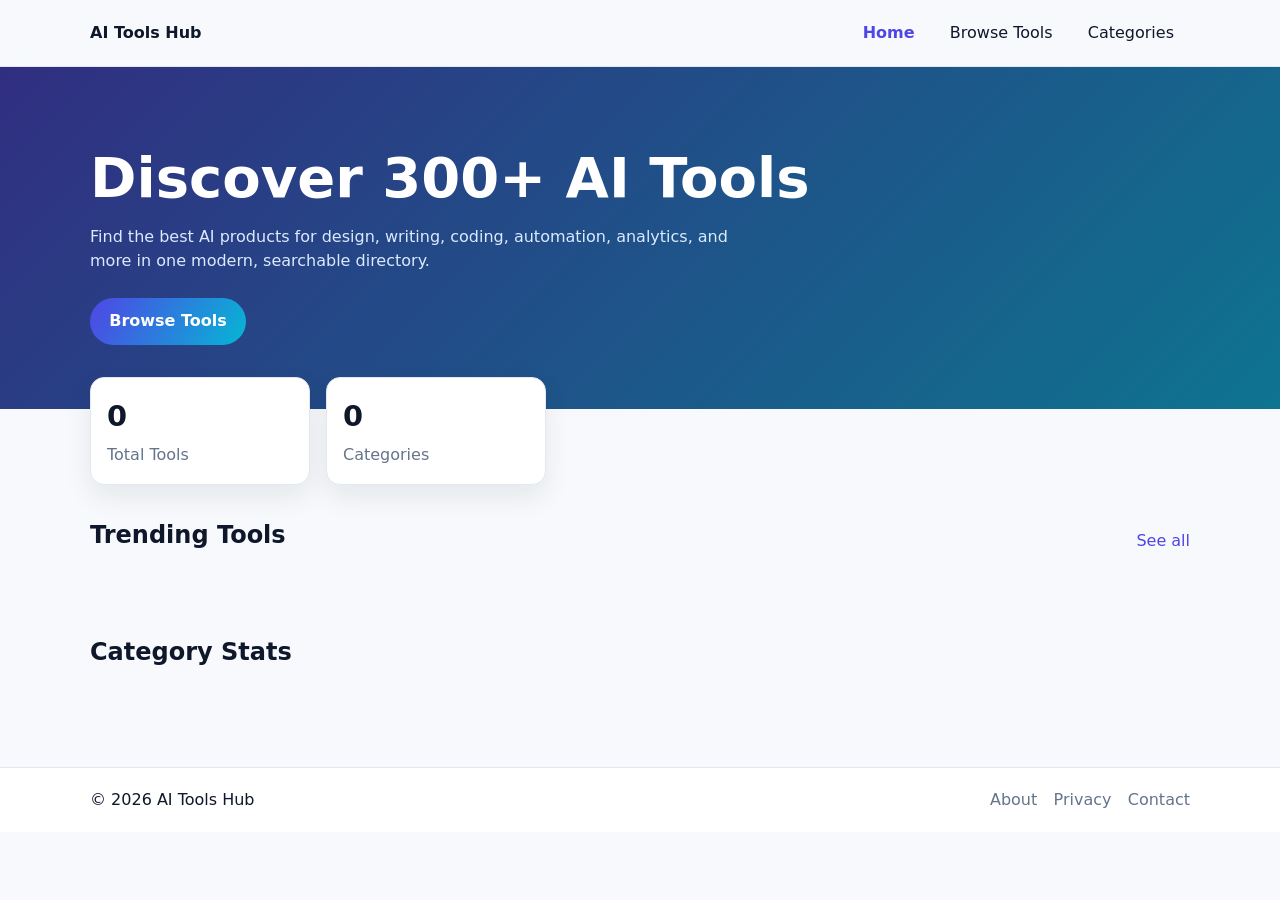
==== index.html @ 4200067c "Build SEO-optimized static AI tools directory experience" ====
<!DOCTYPE html>
<html lang="en">
<head>
  <meta charset="UTF-8" />
  <meta name="viewport" content="width=device-width, initial-scale=1.0" />
  <title>AI Tools Directory | Discover 300+ AI Tools</title>
  <meta name="description" content="Discover 300+ curated AI tools across categories. Explore trending platforms, compare categories, and find the best AI software for your workflow." />
  <meta property="og:title" content="AI Tools Directory | Discover 300+ AI Tools" />
  <meta property="og:description" content="Explore trending and categorized AI tools in a fast, SEO-friendly directory." />
  <meta property="og:type" content="website" />
  <meta property="og:url" content="/" />
  <link rel="stylesheet" href="style.css" />
</head>
<body data-page="index">
  <div class="scroll-progress" id="scrollProgress" aria-hidden="true"></div>

  <header class="site-header">
    <div class="container nav-wrap">
      <a href="index.html" class="logo">AI Tools Hub</a>
      <button class="menu-toggle" id="menuToggle" aria-label="Toggle menu" aria-expanded="false">☰</button>
      <nav class="main-nav" id="mainNav" aria-label="Main Navigation">
        <a href="index.html" class="active">Home</a>
        <a href="list.html">Browse Tools</a>
        <a href="#categories">Categories</a>
      </nav>
    </div>
  </header>

  <main>
    <section class="hero">
      <div class="container hero-content">
        <h1>Discover 300+ AI Tools</h1>
        <p>Find the best AI products for design, writing, coding, automation, analytics, and more in one modern, searchable directory.</p>
        <a href="list.html" class="btn btn-primary">Browse Tools</a>
      </div>
    </section>

    <section class="stats container" aria-label="Directory summary">
      <div class="stat-card">
        <h2 id="totalTools">0</h2>
        <p>Total Tools</p>
      </div>
      <div class="stat-card">
        <h2 id="totalCategories">0</h2>
        <p>Categories</p>
      </div>
    </section>

    <section class="container section">
      <div class="section-head">
        <h2>Trending Tools</h2>
        <a href="list.html" class="text-link">See all</a>
      </div>
      <div class="grid" id="trendingGrid" aria-live="polite"></div>
    </section>

    <section class="container section" id="categories">
      <div class="section-head">
        <h2>Category Stats</h2>
      </div>
      <div class="category-stats" id="categoryStats"></div>
    </section>
  </main>

  <footer class="site-footer">
    <div class="container footer-wrap">
      <p>© <span id="year"></span> AI Tools Hub</p>
      <nav aria-label="Footer links">
        <a href="#">About</a>
        <a href="#">Privacy</a>
        <a href="#">Contact</a>
      </nav>
    </div>
  </footer>

  <script src="tools.js"></script>
  <script src="script.js"></script>
</body>
</html>
---- style.css ----
:root {
  --bg: #f7f9fc;
  --surface: #ffffff;
  --text: #0f172a;
  --muted: #64748b;
  --primary: #4f46e5;
  --primary2: #06b6d4;
  --border: #e2e8f0;
  --shadow: 0 12px 28px rgba(15, 23, 42, 0.08);
  --radius: 14px;
}

* { box-sizing: border-box; }
html { scroll-behavior: smooth; }
body {
  margin: 0;
  font-family: Inter, system-ui, -apple-system, Segoe UI, Roboto, sans-serif;
  color: var(--text);
  background: var(--bg);
  line-height: 1.55;
}

.container { width: min(1100px, calc(100% - 2rem)); margin-inline: auto; }
.section { padding: 2rem 0; }
.hidden { display: none !important; }
.sr-only {
  position: absolute;
  width: 1px;
  height: 1px;
  padding: 0;
  margin: -1px;
  overflow: hidden;
  clip: rect(0, 0, 0, 0);
  border: 0;
}

.scroll-progress {
  position: fixed;
  inset: 0 auto auto 0;
  height: 3px;
  width: 0%;
  background: linear-gradient(90deg, var(--primary), var(--primary2));
  z-index: 1200;
}

.site-header {
  position: sticky;
  top: 0;
  backdrop-filter: blur(8px);
  background: rgba(247, 249, 252, 0.85);
  border-bottom: 1px solid var(--border);
  z-index: 1000;
}

.nav-wrap {
  min-height: 66px;
  display: flex;
  align-items: center;
  justify-content: space-between;
  gap: 1rem;
}
.logo { font-weight: 800; color: var(--text); text-decoration: none; }
.menu-toggle {
  display: inline-flex;
  border: 1px solid var(--border);
  border-radius: 10px;
  background: var(--surface);
  padding: 0.45rem 0.65rem;
}
.main-nav {
  position: absolute;
  top: 66px;
  left: 0;
  right: 0;
  background: var(--surface);
  border-bottom: 1px solid var(--border);
  display: none;
  flex-direction: column;
}
.main-nav.open { display: flex; }
.main-nav a {
  text-decoration: none;
  color: var(--text);
  padding: 0.85rem 1rem;
}
.main-nav a.active { color: var(--primary); font-weight: 700; }

.hero {
  background: linear-gradient(135deg, #312e81, #0e7490);
  color: #fff;
  padding: 5rem 0 4rem;
}
.hero h1 { font-size: clamp(2rem, 6vw, 3.5rem); line-height: 1.1; margin: 0; }
.hero p { margin: 1rem 0 1.5rem; max-width: 640px; color: #dbeafe; }

.btn {
  border: 0;
  border-radius: 999px;
  text-decoration: none;
  padding: 0.7rem 1.2rem;
  font-weight: 600;
  display: inline-flex;
  gap: 0.4rem;
  align-items: center;
  cursor: pointer;
}
.btn-primary { background: linear-gradient(120deg, var(--primary), var(--primary2)); color: #fff; }
.btn-secondary { background: var(--surface); color: var(--text); border: 1px solid var(--border); }

.stats {
  margin-top: -2rem;
  display: grid;
  gap: 1rem;
  grid-template-columns: repeat(2, minmax(0, 1fr));
}
.stat-card {
  background: var(--surface);
  border: 1px solid var(--border);
  border-radius: var(--radius);
  padding: 1rem;
  box-shadow: var(--shadow);
}
.stat-card h2 { margin: 0; font-size: 1.8rem; }
.stat-card p { margin: 0.25rem 0 0; color: var(--muted); }

.section-head {
  display: flex;
  justify-content: space-between;
  align-items: end;
  gap: 1rem;
  margin-bottom: 1rem;
}
.section-head h1,
.section-head h2 { margin: 0; }
.text-link { color: var(--primary); text-decoration: none; }
.muted { color: var(--muted); margin: 0.2rem 0 0; }

.grid {
  display: grid;
  gap: 1rem;
  grid-template-columns: repeat(auto-fill, minmax(250px, 1fr));
}

.tool-card {
  background: var(--surface);
  border-radius: var(--radius);
  border: 1px solid var(--border);
  padding: 1rem;
  display: flex;
  flex-direction: column;
  gap: 0.8rem;
  transition: transform .2s ease, box-shadow .2s ease;
}
.tool-card:hover {
  transform: translateY(-4px);
  box-shadow: var(--shadow);
}
.tool-card h3 { margin: 0; font-size: 1.05rem; }
.description-2 {
  margin: 0;
  color: var(--muted);
  display: -webkit-box;
  -webkit-line-clamp: 2;
  -webkit-box-orient: vertical;
  overflow: hidden;
}
.badge {
  align-self: start;
  background: #e0e7ff;
  color: #3730a3;
  border-radius: 999px;
  padding: 0.2rem 0.65rem;
  font-size: 0.8rem;
  font-weight: 600;
}
.card-actions { display: flex; gap: 0.5rem; flex-wrap: wrap; margin-top: auto; }

.category-stats { display: grid; gap: 0.75rem; grid-template-columns: repeat(auto-fill, minmax(170px, 1fr)); }
.category-pill {
  background: var(--surface);
  border: 1px solid var(--border);
  border-radius: 999px;
  padding: 0.5rem 0.8rem;
  display: flex;
  justify-content: space-between;
}

.filters {
  display: grid;
  gap: 0.75rem;
  grid-template-columns: 1fr;
  margin: 1rem 0;
}
input, select {
  width: 100%;
  border: 1px solid var(--border);
  border-radius: 10px;
  padding: 0.75rem 0.85rem;
  font: inherit;
  background: var(--surface);
}

.empty-state,
.not-found {
  background: var(--surface);
  border: 1px dashed var(--border);
  border-radius: var(--radius);
  padding: 2rem;
  text-align: center;
}
.load-more-wrap { text-align: center; margin-top: 1rem; }

.breadcrumb { font-size: 0.95rem; margin-bottom: 1rem; color: var(--muted); }
.breadcrumb a { color: var(--primary); text-decoration: none; }
.tool-article {
  background: var(--surface);
  border: 1px solid var(--border);
  border-radius: var(--radius);
  padding: 1.25rem;
}
.tool-article h1 { margin-top: 0; }
.tool-nav { display: flex; flex-wrap: wrap; gap: 0.5rem; margin-top: 1rem; }
.scroll-top {
  position: fixed;
  right: 1rem;
  bottom: 1rem;
  width: 42px;
  height: 42px;
  border-radius: 50%;
  border: 0;
  background: var(--primary);
  color: white;
}

.site-footer {
  border-top: 1px solid var(--border);
  background: var(--surface);
  margin-top: 3rem;
}
.footer-wrap {
  min-height: 64px;
  display: flex;
  justify-content: space-between;
  align-items: center;
  gap: 1rem;
  flex-wrap: wrap;
}
.footer-wrap a { color: var(--muted); text-decoration: none; margin-left: 0.7rem; }

@media (min-width: 760px) {
  .menu-toggle { display: none; }
  .main-nav {
    position: static;
    display: flex !important;
    flex-direction: row;
    border: 0;
    background: transparent;
    gap: 0.2rem;
  }
  .main-nav a { border-radius: 10px; }
  .main-nav a:hover { background: #eef2ff; }
  .filters { grid-template-columns: 2fr 1fr; }
  .stats { grid-template-columns: repeat(2, 220px); }
}
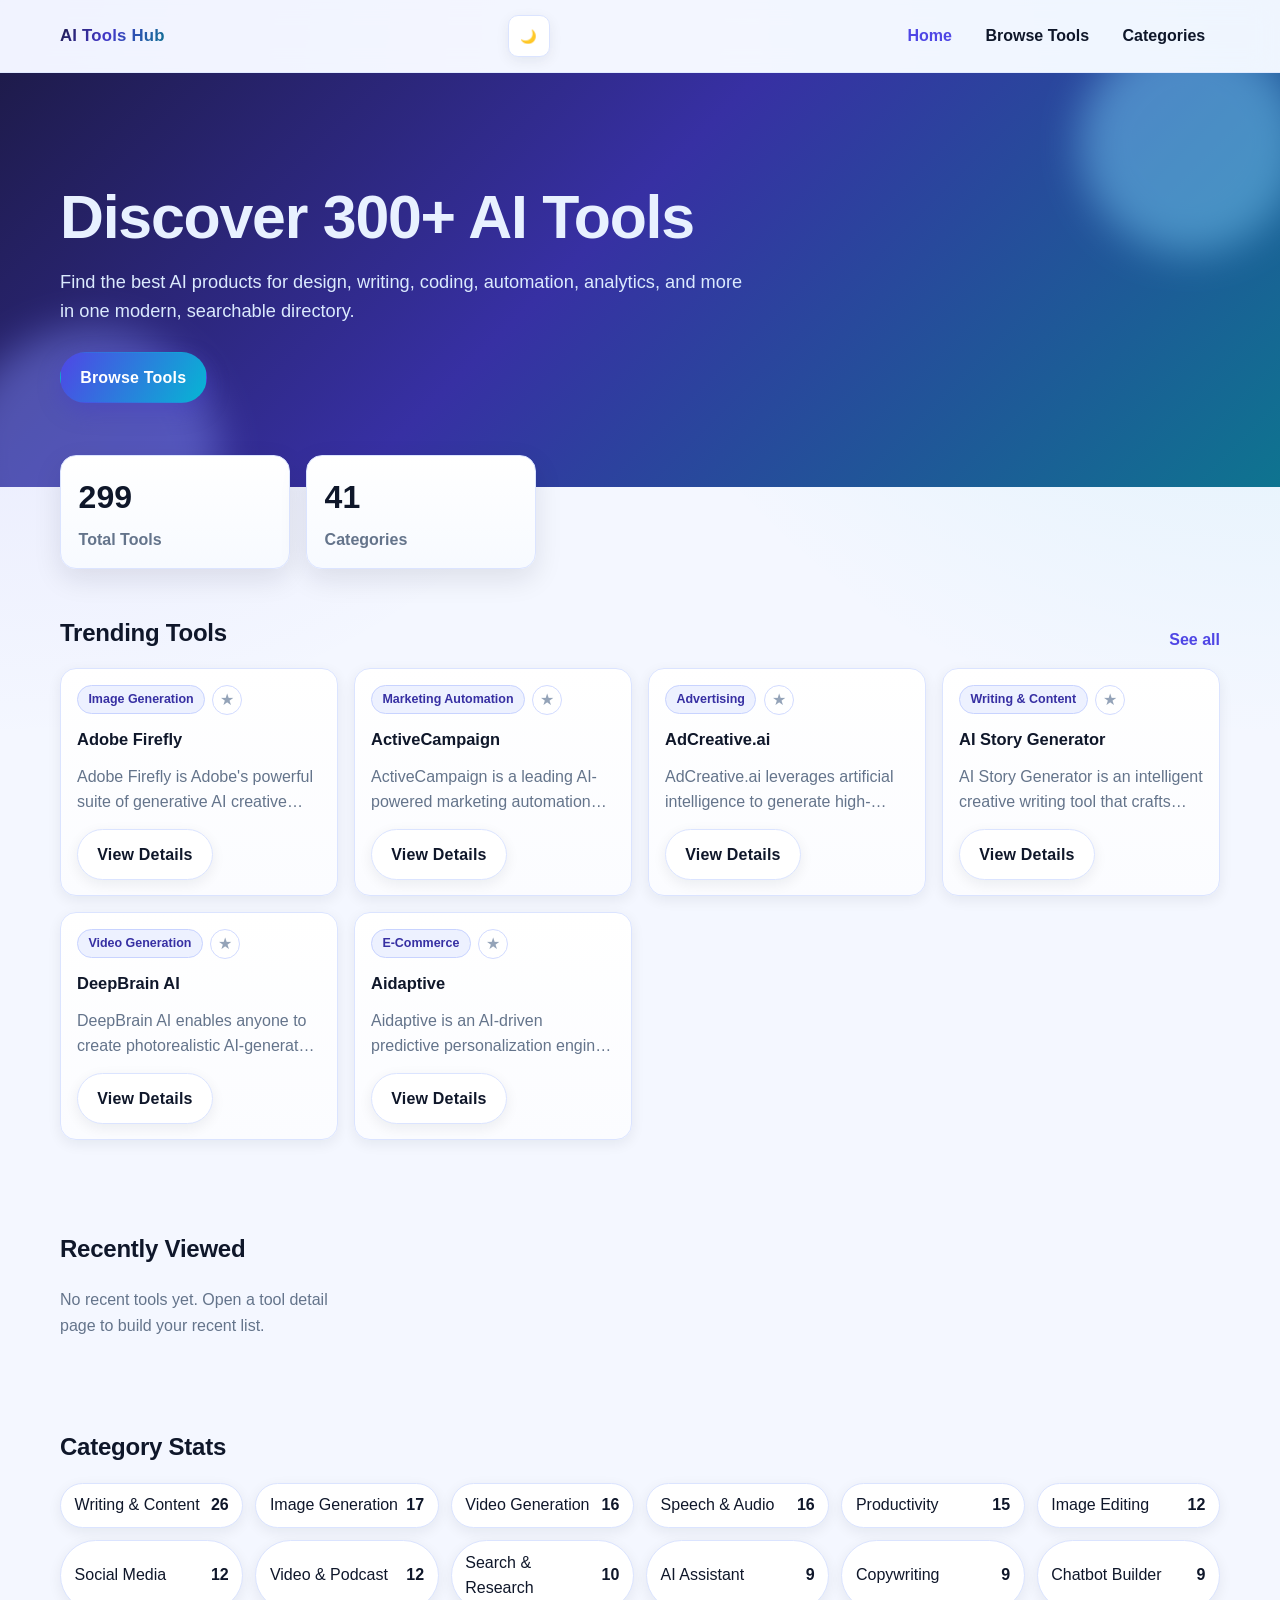
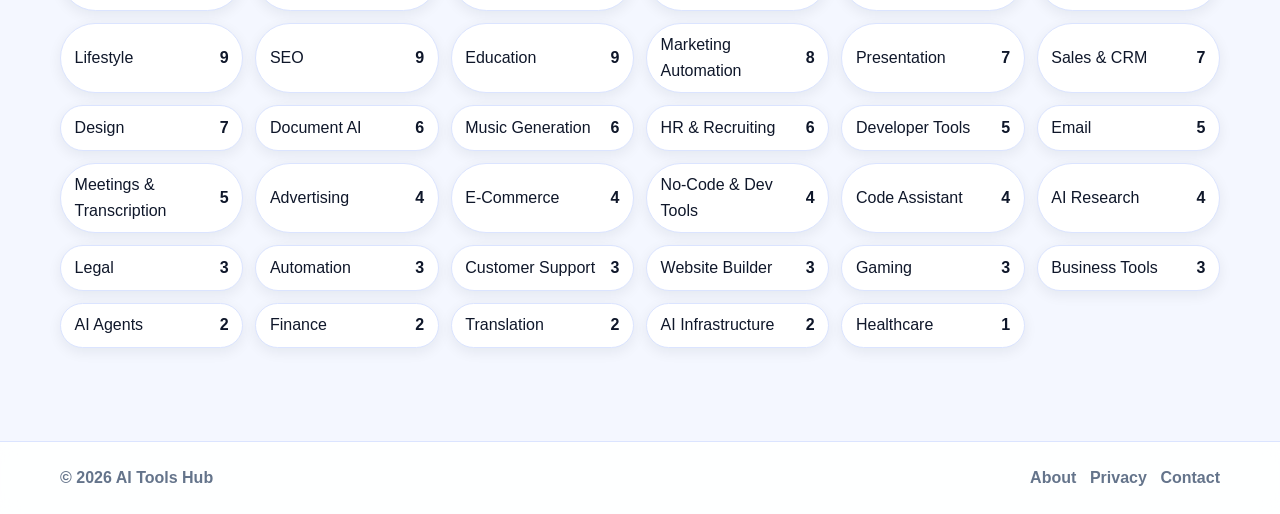
==== commit 7c9a4889: "Add dark mode and infinite scroll; restrict Visit Tool to detail page" ====
--- a/index.html
+++ b/index.html
@@ -17,7 +17,10 @@
   <header class="site-header">
     <div class="container nav-wrap">
       <a href="index.html" class="logo">AI Tools Hub</a>
-      <button class="menu-toggle" id="menuToggle" aria-label="Toggle menu" aria-expanded="false">☰</button>
+      <div class="nav-actions">
+        <button class="theme-toggle" id="themeToggle" aria-label="Toggle dark mode" title="Toggle dark mode">🌙</button>
+        <button class="menu-toggle" id="menuToggle" aria-label="Toggle menu" aria-expanded="false">☰</button>
+      </div>
       <nav class="main-nav" id="mainNav" aria-label="Main Navigation">
         <a href="index.html" class="active">Home</a>
         <a href="list.html">Browse Tools</a>
@@ -54,6 +57,14 @@
       <div class="grid" id="trendingGrid" aria-live="polite"></div>
     </section>
 
+
+    <section class="container section" id="recentWrap">
+      <div class="section-head">
+        <h2>Recently Viewed</h2>
+      </div>
+      <div class="grid" id="recentGrid"></div>
+    </section>
+
     <section class="container section" id="categories">
       <div class="section-head">
         <h2>Category Stats</h2>
@@ -73,7 +84,7 @@
     </div>
   </footer>
 
-  <script src="tools.js"></script>
-  <script src="script.js"></script>
+  <script src="tools.js?v=20260314"></script>
+  <script src="script.js?v=20260314"></script>
 </body>
 </html>
--- a/style.css
+++ b/style.css
@@ -1,28 +1,70 @@
 :root {
-  --bg: #f7f9fc;
+  color-scheme: light;
+  --bg: #f4f7ff;
+  --bg-soft: #eef3ff;
   --surface: #ffffff;
+  --surface-elevated: #ffffff;
   --text: #0f172a;
   --muted: #64748b;
   --primary: #4f46e5;
-  --primary2: #06b6d4;
-  --border: #e2e8f0;
-  --shadow: 0 12px 28px rgba(15, 23, 42, 0.08);
-  --radius: 14px;
-}
-
-* { box-sizing: border-box; }
-html { scroll-behavior: smooth; }
+  --primary-strong: #4338ca;
+  --secondary: #06b6d4;
+  --secondary-strong: #0891b2;
+  --border: #dbe4ff;
+  --ring: rgba(79, 70, 229, 0.2);
+  --shadow-sm: 0 4px 14px rgba(15, 23, 42, 0.07);
+  --shadow-md: 0 10px 28px rgba(15, 23, 42, 0.1);
+  --shadow-lg: 0 20px 40px rgba(15, 23, 42, 0.12);
+  --radius-sm: 10px;
+  --radius-md: 16px;
+  --radius-lg: 22px;
+  --content-width: 1160px;
+}
+
+* {
+  box-sizing: border-box;
+}
+
+html {
+  scroll-behavior: smooth;
+}
+
 body {
   margin: 0;
-  font-family: Inter, system-ui, -apple-system, Segoe UI, Roboto, sans-serif;
+  font-family: Inter, "SF Pro Text", "Segoe UI", Roboto, Helvetica, Arial, sans-serif;
   color: var(--text);
-  background: var(--bg);
-  line-height: 1.55;
-}
-
-.container { width: min(1100px, calc(100% - 2rem)); margin-inline: auto; }
-.section { padding: 2rem 0; }
-.hidden { display: none !important; }
+  background:
+    radial-gradient(circle at 0% 0%, rgba(79, 70, 229, 0.12), transparent 30%),
+    radial-gradient(circle at 100% 0%, rgba(6, 182, 212, 0.13), transparent 30%),
+    var(--bg);
+  line-height: 1.6;
+  text-rendering: optimizeLegibility;
+  -webkit-font-smoothing: antialiased;
+}
+
+img,
+svg {
+  display: block;
+  max-width: 100%;
+}
+
+a {
+  color: inherit;
+}
+
+.container {
+  width: min(var(--content-width), calc(100% - 2rem));
+  margin-inline: auto;
+}
+
+.section {
+  padding: 2.25rem 0;
+}
+
+.hidden {
+  display: none !important;
+}
+
 .sr-only {
   position: absolute;
   width: 1px;
@@ -37,125 +79,365 @@
 .scroll-progress {
   position: fixed;
   inset: 0 auto auto 0;
+  width: 0%;
   height: 3px;
-  width: 0%;
-  background: linear-gradient(90deg, var(--primary), var(--primary2));
-  z-index: 1200;
+  z-index: 1500;
+  background: linear-gradient(90deg, var(--primary), var(--secondary));
+  box-shadow: 0 2px 12px rgba(79, 70, 229, 0.45);
 }
 
 .site-header {
   position: sticky;
   top: 0;
-  backdrop-filter: blur(8px);
-  background: rgba(247, 249, 252, 0.85);
-  border-bottom: 1px solid var(--border);
-  z-index: 1000;
+  z-index: 1100;
+  border-bottom: 1px solid rgba(219, 228, 255, 0.7);
+  backdrop-filter: blur(14px);
+  background: rgba(244, 247, 255, 0.82);
 }
 
 .nav-wrap {
-  min-height: 66px;
+  min-height: 72px;
   display: flex;
   align-items: center;
   justify-content: space-between;
   gap: 1rem;
 }
-.logo { font-weight: 800; color: var(--text); text-decoration: none; }
+
+.logo {
+  text-decoration: none;
+  font-size: 1.05rem;
+  letter-spacing: 0.2px;
+  font-weight: 800;
+  background: linear-gradient(120deg, #1e1b4b, #4338ca 45%, #0e7490);
+  -webkit-background-clip: text;
+  background-clip: text;
+  color: transparent;
+}
+
 .menu-toggle {
   display: inline-flex;
+  align-items: center;
+  justify-content: center;
   border: 1px solid var(--border);
-  border-radius: 10px;
+  border-radius: var(--radius-sm);
   background: var(--surface);
-  padding: 0.45rem 0.65rem;
+  color: var(--text);
+  width: 42px;
+  height: 42px;
+  box-shadow: var(--shadow-sm);
+  cursor: pointer;
+}
+
+
+.nav-actions {
+  display: inline-flex;
+  align-items: center;
+  gap: 0.5rem;
+}
+
+.theme-toggle {
+  display: inline-flex;
+  align-items: center;
+  justify-content: center;
+  border: 1px solid var(--border);
+  border-radius: var(--radius-sm);
+  background: var(--surface);
+  color: var(--text);
+  width: 42px;
+  height: 42px;
+  box-shadow: var(--shadow-sm);
+  cursor: pointer;
 }
 .main-nav {
   position: absolute;
-  top: 66px;
+  top: 72px;
   left: 0;
   right: 0;
-  background: var(--surface);
-  border-bottom: 1px solid var(--border);
   display: none;
   flex-direction: column;
-}
-.main-nav.open { display: flex; }
+  background: rgba(255, 255, 255, 0.97);
+  border-bottom: 1px solid var(--border);
+  box-shadow: var(--shadow-md);
+}
+
+.main-nav.open {
+  display: flex;
+}
+
 .main-nav a {
   text-decoration: none;
   color: var(--text);
-  padding: 0.85rem 1rem;
-}
-.main-nav a.active { color: var(--primary); font-weight: 700; }
+  font-weight: 600;
+  padding: 0.95rem 1rem;
+}
+
+.main-nav a.active {
+  color: var(--primary);
+}
 
 .hero {
-  background: linear-gradient(135deg, #312e81, #0e7490);
+  position: relative;
+  overflow: hidden;
+  padding: 6rem 0 4.5rem;
+  color: #e8f1ff;
+  background: linear-gradient(135deg, #1e1b4b, #3730a3 45%, #0e7490);
+}
+
+.hero::before,
+.hero::after {
+  content: "";
+  position: absolute;
+  border-radius: 50%;
+  filter: blur(20px);
+  opacity: 0.45;
+  pointer-events: none;
+}
+
+.hero::before {
+  width: 220px;
+  height: 220px;
+  right: -20px;
+  top: -40px;
+  background: #7dd3fc;
+}
+
+.hero::after {
+  width: 260px;
+  height: 260px;
+  left: -40px;
+  bottom: -100px;
+  background: #818cf8;
+}
+
+.hero-content {
+  position: relative;
+  z-index: 2;
+}
+
+.hero h1 {
+  margin: 0;
+  line-height: 1.08;
+  font-size: clamp(2.15rem, 6vw, 3.8rem);
+  letter-spacing: -0.02em;
+}
+
+.hero p {
+  max-width: 700px;
+  margin: 1rem 0 1.7rem;
+  font-size: clamp(1rem, 2.3vw, 1.14rem);
+  color: #dbeafe;
+}
+
+.btn {
+  border: 1px solid transparent;
+  text-decoration: none;
+  border-radius: 999px;
+  font-weight: 700;
+  letter-spacing: 0.2px;
+  padding: 0.72rem 1.2rem;
+  display: inline-flex;
+  align-items: center;
+  justify-content: center;
+  gap: 0.42rem;
+  cursor: pointer;
+  transition: transform 0.2s ease, box-shadow 0.2s ease, background 0.2s ease;
+  will-change: transform;
+}
+
+.btn:hover {
+  transform: translateY(-2px);
+}
+
+.btn-primary {
   color: #fff;
-  padding: 5rem 0 4rem;
-}
-.hero h1 { font-size: clamp(2rem, 6vw, 3.5rem); line-height: 1.1; margin: 0; }
-.hero p { margin: 1rem 0 1.5rem; max-width: 640px; color: #dbeafe; }
-
-.btn {
-  border: 0;
-  border-radius: 999px;
-  text-decoration: none;
-  padding: 0.7rem 1.2rem;
-  font-weight: 600;
-  display: inline-flex;
-  gap: 0.4rem;
-  align-items: center;
-  cursor: pointer;
-}
-.btn-primary { background: linear-gradient(120deg, var(--primary), var(--primary2)); color: #fff; }
-.btn-secondary { background: var(--surface); color: var(--text); border: 1px solid var(--border); }
+  background: linear-gradient(120deg, var(--primary), var(--secondary));
+  box-shadow: 0 8px 22px rgba(67, 56, 202, 0.35);
+}
+
+.btn-primary:hover {
+  background: linear-gradient(120deg, var(--primary-strong), var(--secondary-strong));
+}
+
+.btn-secondary {
+  color: var(--text);
+  background: var(--surface);
+  border-color: var(--border);
+  box-shadow: var(--shadow-sm);
+}
+
+.btn-secondary:hover {
+  background: #f8faff;
+}
 
 .stats {
+  position: relative;
+  z-index: 4;
   margin-top: -2rem;
   display: grid;
   gap: 1rem;
   grid-template-columns: repeat(2, minmax(0, 1fr));
 }
+
 .stat-card {
-  background: var(--surface);
+  background: linear-gradient(180deg, #ffffff, #f7faff);
   border: 1px solid var(--border);
-  border-radius: var(--radius);
-  padding: 1rem;
-  box-shadow: var(--shadow);
-}
-.stat-card h2 { margin: 0; font-size: 1.8rem; }
-.stat-card p { margin: 0.25rem 0 0; color: var(--muted); }
+  border-radius: var(--radius-md);
+  padding: 1rem 1.1rem;
+  box-shadow: var(--shadow-md);
+}
+
+.stat-card h2 {
+  margin: 0;
+  font-size: clamp(1.6rem, 4vw, 2rem);
+}
+
+.stat-card p {
+  margin: 0.22rem 0 0;
+  color: var(--muted);
+  font-weight: 600;
+}
 
 .section-head {
   display: flex;
   justify-content: space-between;
   align-items: end;
-  gap: 1rem;
+  gap: 0.8rem;
   margin-bottom: 1rem;
 }
+
 .section-head h1,
-.section-head h2 { margin: 0; }
-.text-link { color: var(--primary); text-decoration: none; }
-.muted { color: var(--muted); margin: 0.2rem 0 0; }
+.section-head h2 {
+  margin: 0;
+  letter-spacing: -0.01em;
+}
+
+.text-link {
+  color: var(--primary);
+  text-decoration: none;
+  font-weight: 700;
+}
+
+.muted {
+  color: var(--muted);
+  margin: 0.2rem 0 0;
+}
 
 .grid {
   display: grid;
   gap: 1rem;
-  grid-template-columns: repeat(auto-fill, minmax(250px, 1fr));
+  grid-template-columns: repeat(auto-fill, minmax(260px, 1fr));
 }
 
 .tool-card {
+  position: relative;
+  background: linear-gradient(180deg, #ffffff, #fbfcff);
+  border-radius: var(--radius-md);
+  border: 1px solid var(--border);
+  box-shadow: var(--shadow-sm);
+  padding: 1rem;
+  display: flex;
+  flex-direction: column;
+  gap: 0.82rem;
+  min-height: 228px;
+  transition: transform 0.2s ease, box-shadow 0.2s ease, border-color 0.2s ease;
+}
+
+.tool-card:hover {
+  transform: translateY(-5px);
+  border-color: #bccbff;
+  box-shadow: var(--shadow-lg);
+}
+
+
+.tool-card-top {
+  display: flex;
+  align-items: center;
+  justify-content: space-between;
+  gap: 0.6rem;
+}
+
+.tool-logo {
+  width: 34px;
+  height: 34px;
+  object-fit: contain;
+  border-radius: 9px;
+  border: 1px solid #d8e2ff;
+  background: #fff;
+  padding: 4px;
+  box-shadow: 0 3px 8px rgba(15, 23, 42, 0.08);
+}
+
+.tool-logo-lg {
+  width: 64px;
+  height: 64px;
+  border-radius: 14px;
+  padding: 8px;
+}
+
+.detail-head {
+  display: flex;
+  align-items: center;
+  gap: 0.85rem;
+  margin-bottom: 0.4rem;
+}
+
+
+.tool-card-meta {
+  display: flex;
+  align-items: center;
+  gap: 0.45rem;
+}
+
+.fav-btn {
+  width: 30px;
+  height: 30px;
+  border-radius: 50%;
+  border: 1px solid #d2dbff;
+  background: #fff;
+  color: #94a3b8;
+  cursor: pointer;
+  font-size: 1rem;
+  line-height: 1;
+}
+
+.fav-btn:hover,
+.fav-btn.is-active {
+  color: #eab308;
+  border-color: #facc15;
+  background: #fffdf0;
+}
+
+.fav-inline-active {
+  color: #a16207;
+  border-color: #facc15;
+  background: #fffdf0;
+}
+
+.favorites-only {
+  display: flex;
+  align-items: center;
+  gap: 0.55rem;
+  border: 1px solid var(--border);
+  border-radius: 12px;
+  padding: 0.78rem 0.88rem;
   background: var(--surface);
-  border-radius: var(--radius);
-  border: 1px solid var(--border);
-  padding: 1rem;
-  display: flex;
-  flex-direction: column;
-  gap: 0.8rem;
-  transition: transform .2s ease, box-shadow .2s ease;
-}
-.tool-card:hover {
-  transform: translateY(-4px);
-  box-shadow: var(--shadow);
-}
-.tool-card h3 { margin: 0; font-size: 1.05rem; }
+  box-shadow: var(--shadow-sm);
+  font-weight: 600;
+}
+
+.favorites-only input {
+  width: 18px;
+  height: 18px;
+  margin: 0;
+  box-shadow: none;
+}
+
+.tool-card h3 {
+  margin: 0;
+  line-height: 1.35;
+  font-size: 1.03rem;
+}
+
 .description-2 {
   margin: 0;
   color: var(--muted);
@@ -164,101 +446,334 @@
   -webkit-box-orient: vertical;
   overflow: hidden;
 }
+
 .badge {
   align-self: start;
-  background: #e0e7ff;
+  border: 1px solid #c8d3ff;
+  background: #edf1ff;
   color: #3730a3;
   border-radius: 999px;
-  padding: 0.2rem 0.65rem;
-  font-size: 0.8rem;
-  font-weight: 600;
-}
-.card-actions { display: flex; gap: 0.5rem; flex-wrap: wrap; margin-top: auto; }
-
-.category-stats { display: grid; gap: 0.75rem; grid-template-columns: repeat(auto-fill, minmax(170px, 1fr)); }
+  padding: 0.22rem 0.65rem;
+  font-size: 0.78rem;
+  font-weight: 700;
+}
+
+.card-actions {
+  margin-top: auto;
+  display: flex;
+  flex-wrap: wrap;
+  gap: 0.5rem;
+}
+
+.category-stats {
+  display: grid;
+  gap: 0.75rem;
+  grid-template-columns: repeat(auto-fill, minmax(180px, 1fr));
+}
+
 .category-pill {
-  background: var(--surface);
   border: 1px solid var(--border);
+  background: var(--surface-elevated);
+  box-shadow: var(--shadow-sm);
   border-radius: 999px;
-  padding: 0.5rem 0.8rem;
-  display: flex;
+  padding: 0.55rem 0.85rem;
+  display: flex;
+  align-items: center;
   justify-content: space-between;
 }
 
 .filters {
   display: grid;
+  grid-template-columns: 1fr;
   gap: 0.75rem;
-  grid-template-columns: 1fr;
-  margin: 1rem 0;
-}
-input, select {
+  margin: 1rem 0 1.2rem;
+}
+
+input,
+select {
   width: 100%;
+  font: inherit;
+  color: var(--text);
+  border-radius: 12px;
   border: 1px solid var(--border);
-  border-radius: 10px;
-  padding: 0.75rem 0.85rem;
-  font: inherit;
   background: var(--surface);
+  padding: 0.78rem 0.88rem;
+  box-shadow: var(--shadow-sm);
+  transition: border-color 0.2s ease, box-shadow 0.2s ease;
+}
+
+input:focus,
+select:focus,
+.btn:focus,
+.menu-toggle:focus,
+a:focus-visible {
+  outline: none;
+  border-color: var(--primary);
+  box-shadow: 0 0 0 4px var(--ring);
 }
 
 .empty-state,
 .not-found {
-  background: var(--surface);
   border: 1px dashed var(--border);
-  border-radius: var(--radius);
-  padding: 2rem;
+  border-radius: var(--radius-md);
+  background: linear-gradient(180deg, #ffffff, #f9fbff);
+  padding: 2rem 1.2rem;
   text-align: center;
 }
-.load-more-wrap { text-align: center; margin-top: 1rem; }
-
-.breadcrumb { font-size: 0.95rem; margin-bottom: 1rem; color: var(--muted); }
-.breadcrumb a { color: var(--primary); text-decoration: none; }
+
+.load-more-wrap {
+  text-align: center;
+  margin-top: 1rem;
+  min-height: 28px;
+}
+
+.infinite-loader {
+  display: inline-flex;
+  align-items: center;
+  gap: 0.55rem;
+  color: var(--muted);
+  font-weight: 600;
+}
+
+.infinite-loader::before {
+  content: "";
+  width: 14px;
+  height: 14px;
+  border-radius: 50%;
+  border: 2px solid var(--border);
+  border-top-color: var(--primary);
+  animation: spin 0.9s linear infinite;
+}
+
+@keyframes spin {
+  to { transform: rotate(360deg); }
+}
+
+.breadcrumb {
+  margin-bottom: 0.95rem;
+  color: var(--muted);
+  font-weight: 600;
+  font-size: 0.93rem;
+}
+
+.breadcrumb a {
+  color: var(--primary);
+  text-decoration: none;
+}
+
 .tool-article {
-  background: var(--surface);
   border: 1px solid var(--border);
-  border-radius: var(--radius);
-  padding: 1.25rem;
-}
-.tool-article h1 { margin-top: 0; }
-.tool-nav { display: flex; flex-wrap: wrap; gap: 0.5rem; margin-top: 1rem; }
+  border-radius: var(--radius-lg);
+  background: linear-gradient(180deg, #ffffff, #f8fbff);
+  box-shadow: var(--shadow-md);
+  padding: 1.35rem;
+}
+
+.tool-article h1 {
+  margin: 0 0 0.6rem;
+  font-size: clamp(1.6rem, 4.5vw, 2.3rem);
+  line-height: 1.2;
+}
+
+.tool-article p {
+  margin-top: 0.9rem;
+  color: #1e293b;
+}
+
+.tool-nav {
+  display: flex;
+  flex-wrap: wrap;
+  gap: 0.5rem;
+  margin-top: 1rem;
+}
+
 .scroll-top {
   position: fixed;
   right: 1rem;
   bottom: 1rem;
-  width: 42px;
-  height: 42px;
+  width: 44px;
+  height: 44px;
   border-radius: 50%;
-  border: 0;
-  background: var(--primary);
-  color: white;
+  border: 1px solid #c9d7ff;
+  background: linear-gradient(130deg, var(--primary), var(--secondary));
+  color: #fff;
+  font-weight: 800;
+  box-shadow: var(--shadow-md);
+  cursor: pointer;
 }
 
 .site-footer {
+  margin-top: 3rem;
   border-top: 1px solid var(--border);
-  background: var(--surface);
-  margin-top: 3rem;
-}
+  background: rgba(255, 255, 255, 0.9);
+  backdrop-filter: blur(10px);
+}
+
 .footer-wrap {
-  min-height: 64px;
-  display: flex;
+  min-height: 72px;
+  display: flex;
+  align-items: center;
   justify-content: space-between;
-  align-items: center;
   gap: 1rem;
   flex-wrap: wrap;
 }
-.footer-wrap a { color: var(--muted); text-decoration: none; margin-left: 0.7rem; }
+
+.footer-wrap p {
+  margin: 0;
+  color: var(--muted);
+  font-weight: 600;
+}
+
+.footer-wrap nav {
+  display: flex;
+  flex-wrap: wrap;
+  gap: 0.85rem;
+}
+
+.footer-wrap a {
+  text-decoration: none;
+  color: var(--muted);
+  font-weight: 600;
+}
+
+.footer-wrap a:hover,
+.text-link:hover,
+.breadcrumb a:hover {
+  color: var(--primary);
+}
+
+html[data-theme="dark"] {
+  color-scheme: dark;
+  --bg: #0b1220;
+  --bg-soft: #131c2f;
+  --surface: #121a2c;
+  --surface-elevated: #121a2c;
+  --text: #e2e8f0;
+  --muted: #94a3b8;
+  --border: #27354d;
+  --ring: rgba(129, 140, 248, 0.35);
+  --shadow-sm: 0 6px 14px rgba(2, 6, 23, 0.45);
+  --shadow-md: 0 12px 30px rgba(2, 6, 23, 0.55);
+  --shadow-lg: 0 24px 42px rgba(2, 6, 23, 0.65);
+}
+
+html[data-theme="dark"] body {
+  background:
+    radial-gradient(circle at 0% 0%, rgba(79, 70, 229, 0.18), transparent 32%),
+    radial-gradient(circle at 100% 0%, rgba(6, 182, 212, 0.2), transparent 32%),
+    var(--bg);
+}
+
+html[data-theme="dark"] .site-header {
+  background: rgba(11, 18, 32, 0.86);
+  border-bottom-color: var(--border);
+}
+
+html[data-theme="dark"] .logo {
+  background: linear-gradient(120deg, #bfdbfe, #a5b4fc 45%, #67e8f9);
+  -webkit-background-clip: text;
+  background-clip: text;
+}
+
+html[data-theme="dark"] .main-nav {
+  background: rgba(18, 26, 44, 0.97);
+}
+
+html[data-theme="dark"] .hero {
+  color: #e2e8f0;
+  background: linear-gradient(135deg, #0f172a, #1e1b4b 42%, #0f766e);
+}
+
+html[data-theme="dark"] .hero p {
+  color: #cbd5e1;
+}
+
+html[data-theme="dark"] .tool-card,
+html[data-theme="dark"] .tool-article,
+html[data-theme="dark"] .stat-card,
+html[data-theme="dark"] .empty-state,
+html[data-theme="dark"] .not-found {
+  background: linear-gradient(180deg, #121a2c, #101827);
+}
+
+html[data-theme="dark"] .badge {
+  background: #1e293b;
+  color: #c7d2fe;
+  border-color: #334155;
+}
+
+html[data-theme="dark"] .btn-secondary,
+html[data-theme="dark"] input,
+html[data-theme="dark"] select,
+html[data-theme="dark"] .favorites-only,
+html[data-theme="dark"] .menu-toggle,
+html[data-theme="dark"] .theme-toggle,
+html[data-theme="dark"] .fav-btn {
+  background: #111a2d;
+  color: var(--text);
+  border-color: var(--border);
+}
+
+html[data-theme="dark"] .tool-logo {
+  background: #0f172a;
+  border-color: #334155;
+}
+
+html[data-theme="dark"] .favorites-only input {
+  accent-color: #818cf8;
+}
+
+html[data-theme="dark"] .site-footer {
+  background: rgba(15, 23, 42, 0.9);
+}
+
+@media (max-width: 420px) {
+  .detail-head {
+    align-items: flex-start;
+  }
+}
 
 @media (min-width: 760px) {
-  .menu-toggle { display: none; }
+  .menu-toggle {
+    display: none;
+  }
+
   .main-nav {
     position: static;
     display: flex !important;
     flex-direction: row;
+    align-items: center;
+    gap: 0.25rem;
+    box-shadow: none;
     border: 0;
     background: transparent;
-    gap: 0.2rem;
-  }
-  .main-nav a { border-radius: 10px; }
-  .main-nav a:hover { background: #eef2ff; }
-  .filters { grid-template-columns: 2fr 1fr; }
-  .stats { grid-template-columns: repeat(2, 220px); }
-}
+  }
+
+  .main-nav a {
+    border-radius: 999px;
+    padding: 0.5rem 0.92rem;
+  }
+
+  .main-nav a:hover {
+    background: #eef2ff;
+  }
+
+  .stats {
+    grid-template-columns: repeat(2, 230px);
+  }
+
+  .filters {
+    grid-template-columns: 2fr 1fr 1fr auto;
+    align-items: center;
+  }
+}
+
+@media (min-width: 1024px) {
+  .hero {
+    padding: 7rem 0 5.25rem;
+  }
+
+  .section {
+    padding: 2.8rem 0;
+  }
+}
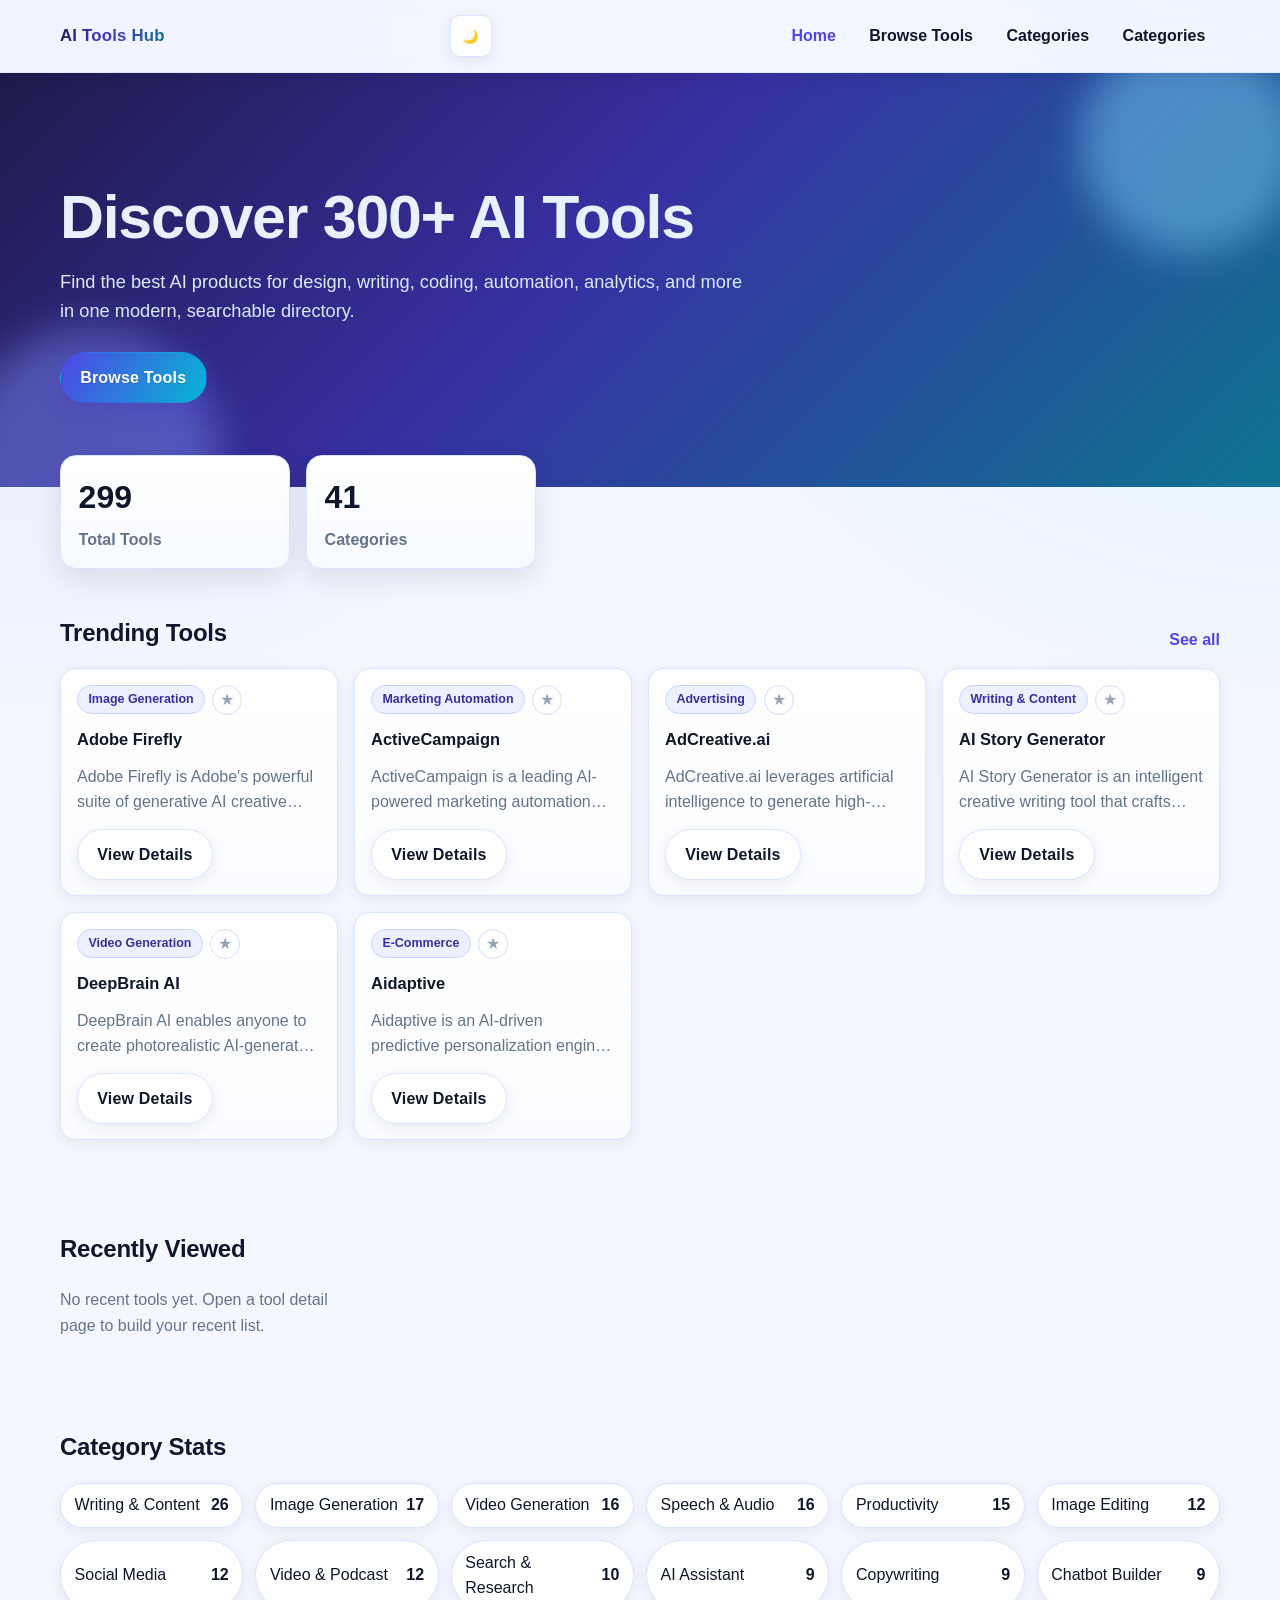
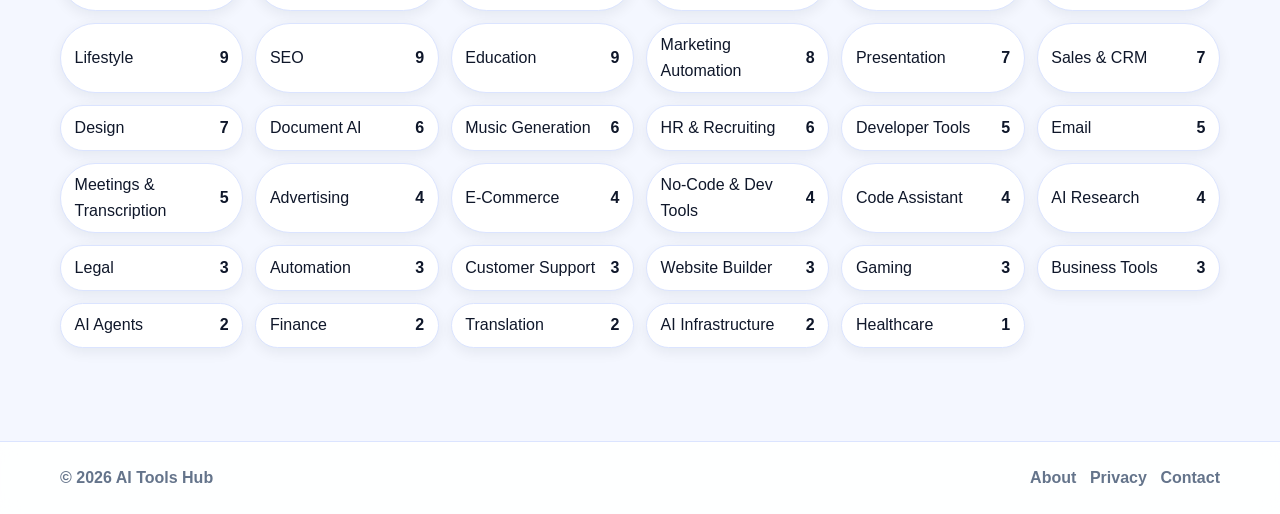
==== commit 490d6a3b: "Add category page, clickable categories, and polish header/styles" ====
--- a/index.html
+++ b/index.html
@@ -24,6 +24,7 @@
       <nav class="main-nav" id="mainNav" aria-label="Main Navigation">
         <a href="index.html" class="active">Home</a>
         <a href="list.html">Browse Tools</a>
+        <a href="category.html">Categories</a>
         <a href="#categories">Categories</a>
       </nav>
     </div>
--- a/style.css
+++ b/style.css
@@ -93,6 +93,7 @@
   border-bottom: 1px solid rgba(219, 228, 255, 0.7);
   backdrop-filter: blur(14px);
   background: rgba(244, 247, 255, 0.82);
+  box-shadow: 0 6px 16px rgba(15, 23, 42, 0.06);
 }
 
 .nav-wrap {
@@ -249,7 +250,8 @@
 }
 
 .btn-primary {
-  color: #fff;
+  color: #ffffff;
+  text-shadow: 0 1px 1px rgba(0,0,0,0.15);
   background: linear-gradient(120deg, var(--primary), var(--secondary));
   box-shadow: 0 8px 22px rgba(67, 56, 202, 0.35);
 }
@@ -260,6 +262,7 @@
 
 .btn-secondary {
   color: var(--text);
+  opacity: 1;
   background: var(--surface);
   border-color: var(--border);
   box-shadow: var(--shadow-sm);
@@ -445,6 +448,22 @@
   -webkit-line-clamp: 2;
   -webkit-box-orient: vertical;
   overflow: hidden;
+}
+
+
+.badge-link {
+  text-decoration: none;
+}
+
+.category-link {
+  text-decoration: none;
+  color: inherit;
+  transition: transform 0.18s ease, border-color 0.18s ease;
+}
+
+.category-link:hover {
+  transform: translateY(-2px);
+  border-color: #b9c8ff;
 }
 
 .badge {
@@ -723,6 +742,20 @@
   accent-color: #818cf8;
 }
 
+html[data-theme="dark"] .btn-primary {
+  color: #f8fafc;
+}
+
+html[data-theme="dark"] .fav-inline-active {
+  color: #fde68a;
+  background: #3f2f00;
+  border-color: #fbbf24;
+}
+
+html[data-theme="dark"] .category-link:hover {
+  border-color: #5b6ea8;
+}
+
 html[data-theme="dark"] .site-footer {
   background: rgba(15, 23, 42, 0.9);
 }
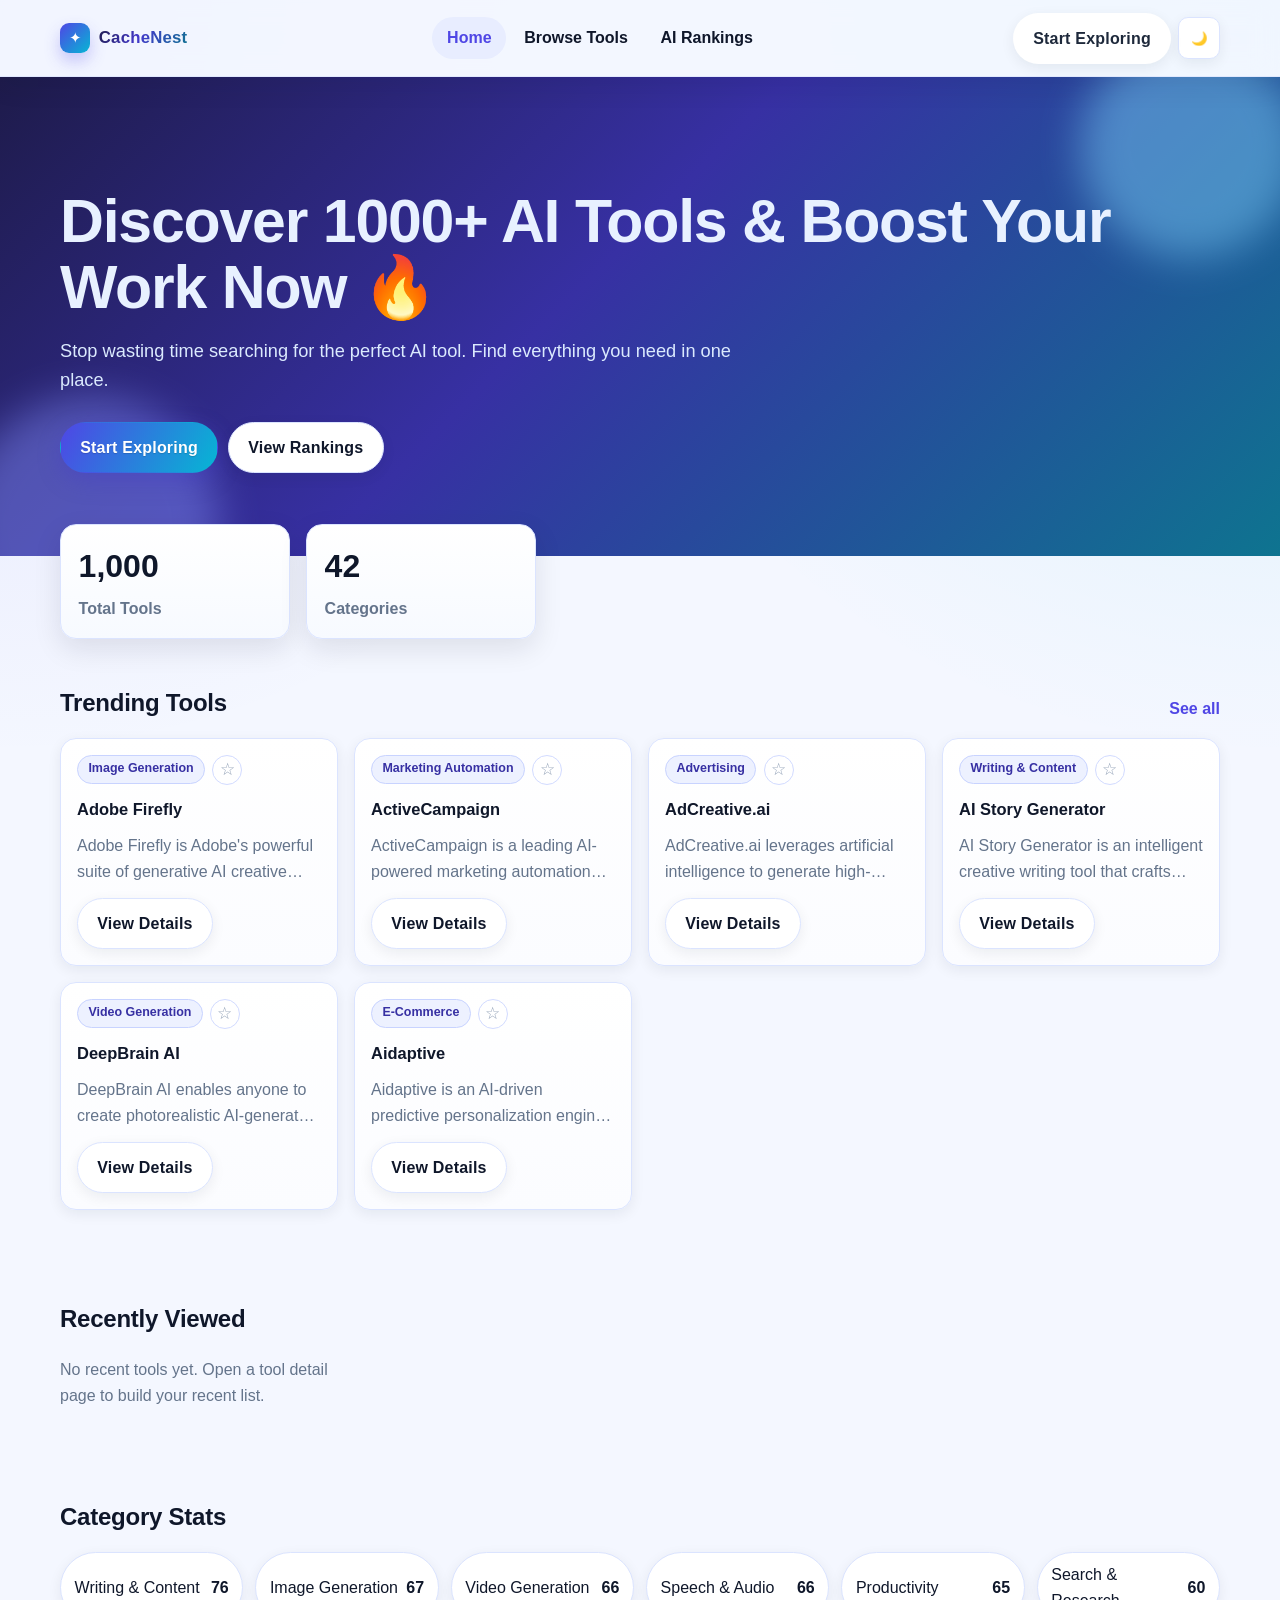
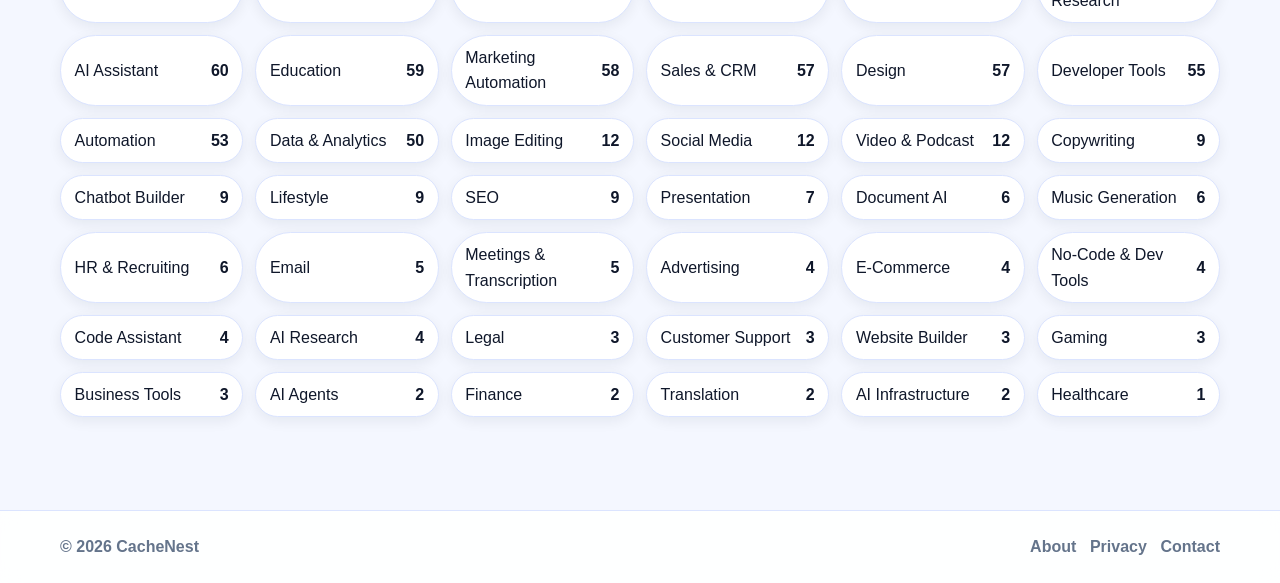
==== commit 6cf2449e: "Merge 53f3fbdd51978218f0487100cb760b6027ac9747 into 23868a2a776a27f5c5a818b114d5abb7a10ea3c0" ====
--- a/index.html
+++ b/index.html
@@ -3,39 +3,59 @@
 <head>
   <meta charset="UTF-8" />
   <meta name="viewport" content="width=device-width, initial-scale=1.0" />
-  <title>AI Tools Directory | Discover 300+ AI Tools</title>
-  <meta name="description" content="Discover 300+ curated AI tools across categories. Explore trending platforms, compare categories, and find the best AI software for your workflow." />
-  <meta property="og:title" content="AI Tools Directory | Discover 300+ AI Tools" />
+  <title>CacheNest - Curated AI Tools Directory</title>
+  <meta name="description" content="Discover 1000+ curated AI tools across categories. Explore trending platforms, compare categories, and find the best AI software for your workflow." />
+  <meta property="og:title" content="CacheNest - Curated AI Tools Directory" />
   <meta property="og:description" content="Explore trending and categorized AI tools in a fast, SEO-friendly directory." />
   <meta property="og:type" content="website" />
   <meta property="og:url" content="/" />
+  <link rel="canonical" href="https://cachenest.netlify.app/" />
+  <link rel="icon" href="/favicon.ico" type="image/x-icon">
   <link rel="stylesheet" href="style.css" />
+<!-- Google tag (gtag.js) -->
+<script async src="https://www.googletagmanager.com/gtag/js?id=G-RN3L9L9LER"></script>
+<script>
+  window.dataLayer = window.dataLayer || [];
+  function gtag(){dataLayer.push(arguments);}
+  gtag('js', new Date());
+
+  gtag('config', 'G-RN3L9L9LER');
+</script>
+<script src="https://5gvci.com/act/files/tag.min.js?z=10891515" data-cfasync="false" async></script>
 </head>
 <body data-page="index">
   <div class="scroll-progress" id="scrollProgress" aria-hidden="true"></div>
 
   <header class="site-header">
     <div class="container nav-wrap">
-      <a href="index.html" class="logo">AI Tools Hub</a>
+      <a href="index.html" class="logo" aria-label="CacheNest Home">
+        <span class="logo-mark">✦</span>
+        <span class="logo-text">CacheNest</span>
+      </a>
+
+      <nav class="main-nav" id="mainNav" aria-label="Main Navigation">
+        <a href="index.html" class="active">Home</a>
+        <a href="list.html">Browse Tools</a>
+        <a href="rankings.html">AI Rankings</a>
+      </nav>
+
       <div class="nav-actions">
+        <a href="list.html" class="btn btn-nav">Start Exploring</a>
         <button class="theme-toggle" id="themeToggle" aria-label="Toggle dark mode" title="Toggle dark mode">🌙</button>
         <button class="menu-toggle" id="menuToggle" aria-label="Toggle menu" aria-expanded="false">☰</button>
       </div>
-      <nav class="main-nav" id="mainNav" aria-label="Main Navigation">
-        <a href="index.html" class="active">Home</a>
-        <a href="list.html">Browse Tools</a>
-        <a href="category.html">Categories</a>
-        <a href="#categories">Categories</a>
-      </nav>
     </div>
   </header>
 
   <main>
     <section class="hero">
       <div class="container hero-content">
-        <h1>Discover 300+ AI Tools</h1>
-        <p>Find the best AI products for design, writing, coding, automation, analytics, and more in one modern, searchable directory.</p>
-        <a href="list.html" class="btn btn-primary">Browse Tools</a>
+        <h1><span class="gradient-text">Discover 1000+ AI Tools & Boost Your Work Now</span> <span class="emoji-preserve">🔥</span></h1>
+        <p>Stop wasting time searching for the perfect AI tool. Find everything you need in one place.</p>
+        <div style="display:flex;gap:10px;flex-wrap:wrap;">
+          <a href="list.html" class="btn btn-primary">Start Exploring</a>
+          <a href="rankings.html" class="btn btn-secondary">View Rankings</a>
+        </div>
       </div>
     </section>
 
@@ -76,16 +96,18 @@
 
   <footer class="site-footer">
     <div class="container footer-wrap">
-      <p>© <span id="year"></span> AI Tools Hub</p>
+      <p>© <span id="year"></span> CacheNest</p>
       <nav aria-label="Footer links">
-        <a href="#">About</a>
-        <a href="#">Privacy</a>
-        <a href="#">Contact</a>
+        <a href="about.html">About</a>
+        <a href="privacy.html">Privacy</a>
+        <a href="contact.html">Contact</a>
       </nav>
     </div>
   </footer>
 
-  <script src="tools.js?v=20260314"></script>
+  <script src="tools.js?v=202600014"></script>
   <script src="script.js?v=20260314"></script>
+  <!--Script Here Remove these symbols to make this script working-->
+ <!-- <script src="https://viewedit-v1.onrender.com/embed.js?20260421"></script>-->
 </body>
-</html>
+</html>
--- a/style.css
+++ b/style.css
@@ -92,20 +92,39 @@
   z-index: 1100;
   border-bottom: 1px solid rgba(219, 228, 255, 0.7);
   backdrop-filter: blur(14px);
-  background: rgba(244, 247, 255, 0.82);
-  box-shadow: 0 6px 16px rgba(15, 23, 42, 0.06);
+  background: rgba(244, 247, 255, 0.88);
+  box-shadow: 0 10px 24px rgba(15, 23, 42, 0.08);
 }
 
 .nav-wrap {
-  min-height: 72px;
-  display: flex;
-  align-items: center;
-  justify-content: space-between;
-  gap: 1rem;
+  min-height: 76px;
+  display: grid;
+  grid-template-columns: 1fr auto;
+  align-items: center;
+  gap: 0.8rem;
 }
 
 .logo {
+  display: inline-flex;
+  align-items: center;
+  gap: 0.55rem;
   text-decoration: none;
+}
+
+.logo-mark {
+  width: 30px;
+  height: 30px;
+  border-radius: 9px;
+  display: inline-flex;
+  align-items: center;
+  justify-content: center;
+  background: linear-gradient(135deg, #4f46e5, #06b6d4);
+  color: #fff;
+  font-size: 0.95rem;
+  box-shadow: 0 8px 16px rgba(79, 70, 229, 0.28);
+}
+
+.logo-text {
   font-size: 1.05rem;
   letter-spacing: 0.2px;
   font-weight: 800;
@@ -115,7 +134,25 @@
   color: transparent;
 }
 
-.menu-toggle {
+.nav-actions {
+  display: inline-flex;
+  align-items: center;
+  gap: 0.45rem;
+  justify-self: end;
+}
+
+.btn-nav {
+  display: none;
+  padding: 0.58rem 1rem;
+  border-radius: 999px;
+  border: 1px solid #d3ddff;
+  color: #1e293b;
+  background: #ffffff;
+  box-shadow: var(--shadow-sm);
+}
+
+.menu-toggle,
+.theme-toggle {
   display: inline-flex;
   align-items: center;
   justify-content: center;
@@ -129,35 +166,16 @@
   cursor: pointer;
 }
 
-
-.nav-actions {
-  display: inline-flex;
-  align-items: center;
-  gap: 0.5rem;
-}
-
-.theme-toggle {
-  display: inline-flex;
-  align-items: center;
-  justify-content: center;
-  border: 1px solid var(--border);
-  border-radius: var(--radius-sm);
-  background: var(--surface);
-  color: var(--text);
-  width: 42px;
-  height: 42px;
-  box-shadow: var(--shadow-sm);
-  cursor: pointer;
-}
 .main-nav {
-  position: absolute;
-  top: 72px;
-  left: 0;
-  right: 0;
+  grid-column: 1 / -1;
   display: none;
   flex-direction: column;
-  background: rgba(255, 255, 255, 0.97);
-  border-bottom: 1px solid var(--border);
+  gap: 0.2rem;
+  padding: 0.4rem;
+  margin: 0.2rem 0 0.65rem;
+  border: 1px solid var(--border);
+  border-radius: 14px;
+  background: rgba(255, 255, 255, 0.96);
   box-shadow: var(--shadow-md);
 }
 
@@ -169,11 +187,17 @@
   text-decoration: none;
   color: var(--text);
   font-weight: 600;
-  padding: 0.95rem 1rem;
+  border-radius: 10px;
+  padding: 0.72rem 0.82rem;
+}
+
+.main-nav a:hover {
+  background: #eef2ff;
 }
 
 .main-nav a.active {
   color: var(--primary);
+  background: #e8edff;
 }
 
 .hero {
@@ -399,15 +423,22 @@
   background: #fff;
   color: #94a3b8;
   cursor: pointer;
-  font-size: 1rem;
+  font-size: 1.08rem;
   line-height: 1;
+  transition: color 0.18s ease, border-color 0.18s ease, background 0.18s ease, transform 0.18s ease;
 }
 
 .fav-btn:hover,
 .fav-btn.is-active {
   color: #eab308;
   border-color: #facc15;
-  background: #fffdf0;
+  background: #fff7cc;
+  transform: scale(1.05);
+}
+
+.fav-btn.is-active {
+  color: #f59e0b;
+  text-shadow: 0 0 8px rgba(245, 158, 11, 0.35);
 }
 
 .fav-inline-active {
@@ -688,14 +719,26 @@
   border-bottom-color: var(--border);
 }
 
-html[data-theme="dark"] .logo {
+html[data-theme="dark"] .logo-text {
   background: linear-gradient(120deg, #bfdbfe, #a5b4fc 45%, #67e8f9);
   -webkit-background-clip: text;
   background-clip: text;
 }
 
+html[data-theme="dark"] .logo-mark {
+  background: linear-gradient(135deg, #6366f1, #14b8a6);
+}
+
 html[data-theme="dark"] .main-nav {
   background: rgba(18, 26, 44, 0.97);
+}
+
+html[data-theme="dark"] .main-nav a:hover {
+  background: rgba(99, 102, 241, 0.14);
+}
+
+html[data-theme="dark"] .main-nav a.active {
+  background: rgba(99, 102, 241, 0.24);
 }
 
 html[data-theme="dark"] .hero {
@@ -767,28 +810,39 @@
 }
 
 @media (min-width: 760px) {
+  .nav-wrap {
+    grid-template-columns: auto 1fr auto;
+    gap: 1rem;
+  }
+
   .menu-toggle {
     display: none;
   }
 
+  .btn-nav {
+    display: inline-flex;
+  }
+
   .main-nav {
-    position: static;
+    grid-column: auto;
     display: flex !important;
     flex-direction: row;
     align-items: center;
-    gap: 0.25rem;
+    justify-self: center;
+    margin: 0;
+    padding: 0;
+    border: 0;
     box-shadow: none;
-    border: 0;
     background: transparent;
   }
 
   .main-nav a {
     border-radius: 999px;
-    padding: 0.5rem 0.92rem;
-  }
-
-  .main-nav a:hover {
-    background: #eef2ff;
+    padding: 0.52rem 0.92rem;
+  }
+
+  .main-nav a.active {
+    background: #e8edff;
   }
 
   .stats {
